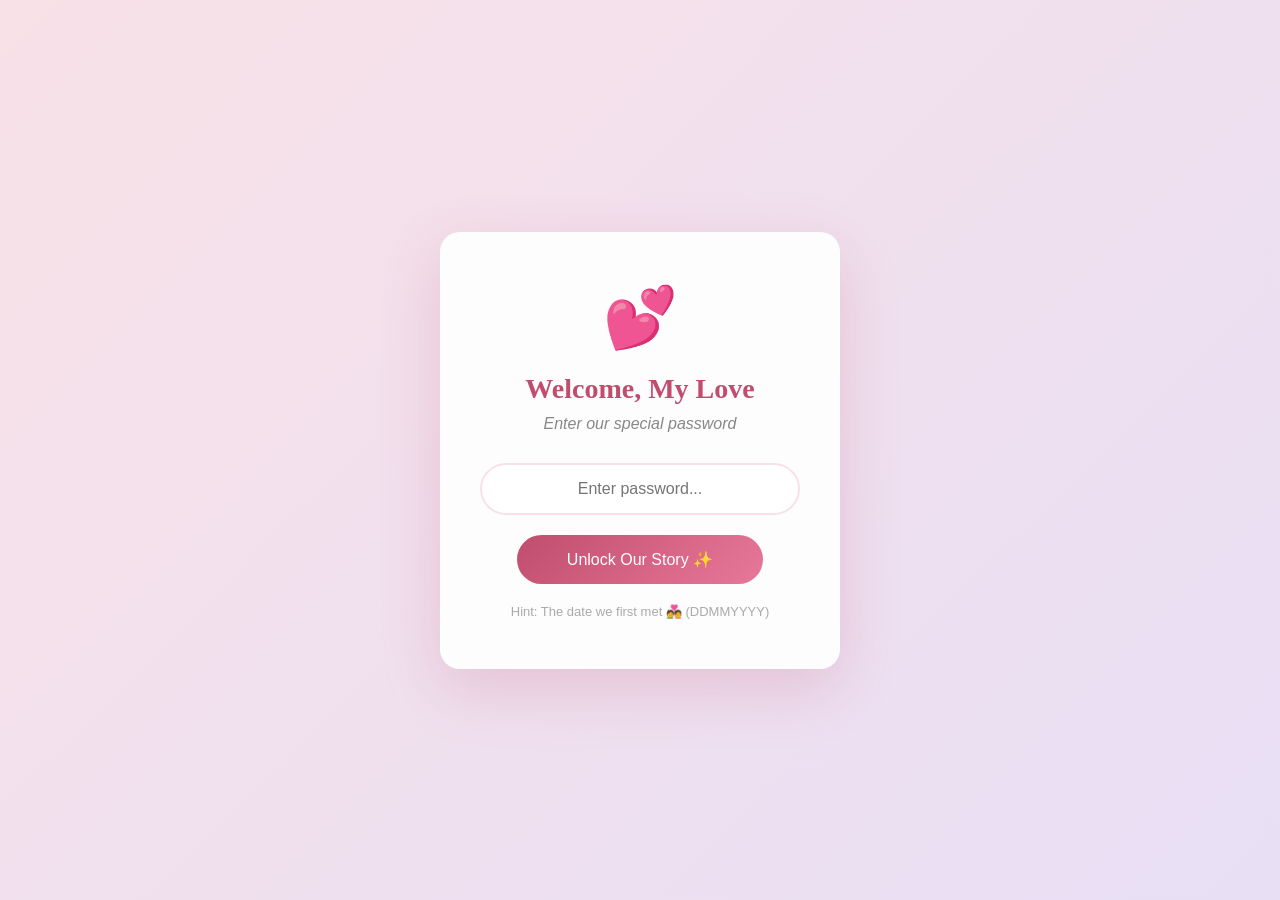
==== index.html @ af3eb720 "first commit" ====
<!DOCTYPE html>
<html lang="en">
<head>
    <meta charset="UTF-8">
    <meta name="viewport" content="width=device-width, initial-scale=1.0">
    <title>💕 A Special Place for Us</title>
    <!-- We'll keep the styling inline here for this simple, standalone password page -->
    <style>
        * {
            margin: 0;
            padding: 0;
            box-sizing: border-box;
        }
        
        body {
            min-height: 100vh;
            background: linear-gradient(135deg, #F8E1E7 0%, #E8DFF5 100%);
            display: flex;
            justify-content: center;
            align-items: center;
            font-family: 'Lato', sans-serif; /* Fallback, but linking Google Fonts is better */
            overflow: hidden; /* Prevent scroll on password page */
        }
        
        /* Basic font linking for a better look */
        @import url('https://fonts.googleapis.com/css2?family=Playfair+Display:wght@400;600&family=Lato:wght@300;400;700&display=swap');
        
        h1, .subtitle, .hint, .error-message, .unlock-btn, .password-input {
            font-family: 'Lato', sans-serif; /* Default to Lato */
        }
        
        h1 {
            font-family: 'Playfair Display', serif; /* Override for heading */
        }

        .password-container {
            background: rgba(255, 255, 255, 0.95);
            padding: 50px 40px;
            border-radius: 20px;
            box-shadow: 0 20px 60px rgba(192, 77, 110, 0.2);
            text-align: center;
            max-width: 400px;
            width: 90%;
            animation: fadeIn 1s ease-out;
        }

        @keyframes fadeIn {
            from { opacity: 0; transform: translateY(-20px); }
            to { opacity: 1; transform: translateY(0); }
        }
        
        .heart-icon {
            font-size: 60px;
            margin-bottom: 20px;
            animation: heartbeat 1.5s infinite;
        }
        
        @keyframes heartbeat {
            0%, 100% { transform: scale(1); }
            50% { transform: scale(1.1); }
        }
        
        h1 {
            color: #C04D6E;
            margin-bottom: 10px;
            font-size: 28px;
        }
        
        .subtitle {
            color: #888;
            margin-bottom: 30px;
            font-style: italic;
        }
        
        .password-input {
            width: 100%;
            padding: 15px 20px;
            border: 2px solid #F8E1E7;
            border-radius: 50px;
            font-size: 16px;
            text-align: center;
            outline: none;
            transition: all 0.3s ease;
        }
        
        .password-input:focus {
            border-color: #C04D6E;
            box-shadow: 0 0 20px rgba(192, 77, 110, 0.2);
        }
        
        .unlock-btn {
            background: linear-gradient(135deg, #C04D6E 0%, #E8789A 100%);
            color: white;
            border: none;
            padding: 15px 50px;
            border-radius: 50px;
            font-size: 16px;
            margin-top: 20px;
            cursor: pointer;
            transition: all 0.3s ease;
        }
        
        .unlock-btn:hover {
            transform: translateY(-3px);
            box-shadow: 0 10px 30px rgba(192, 77, 110, 0.4);
        }
        
        .hint {
            margin-top: 20px;
            font-size: 13px;
            color: #aaa;
        }
        
        .error-message {
            color: #ff6b6b;
            margin-top: 15px;
            display: none;
        }

        /* Shake animation for incorrect password */
        @keyframes shake {
            0%, 100% { transform: translateX(0); }
            10%, 30%, 50%, 70%, 90% { transform: translateX(-10px); }
            20%, 40%, 60%, 80% { transform: translateX(10px); }
        }
    </style>
</head>
<body>
    <div class="password-container">
        <div class="heart-icon">💕</div>
        <h1>Welcome, My Love</h1>
        <p class="subtitle">Enter our special password</p>
        
        <input type="password" 
               class="password-input" 
               id="passwordInput" 
               placeholder="Enter password..."
               onkeypress="handleKeyPress(event)">
        
        <button class="unlock-btn" onclick="checkPassword()">
            Unlock Our Story ✨
        </button>
        
        <p class="hint">Hint: The date we first met 💑 (DDMMYYYY)</p>
        <p class="error-message" id="errorMsg">That's not it, try again! 💔</p>
    </div>

    <!-- Password handling script -->
    <script src="js/password.js"></script>
</body>
</html>
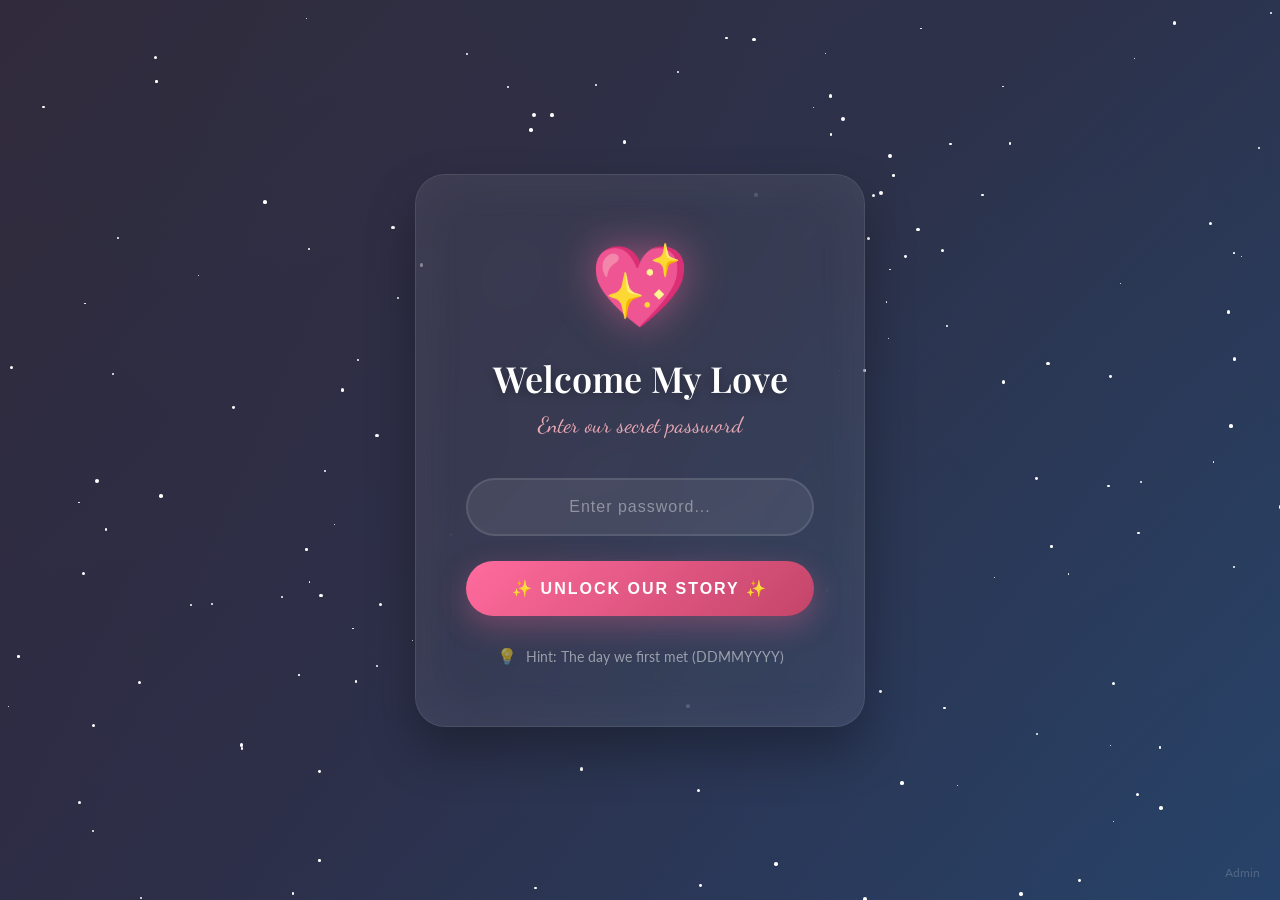
==== commit 75ba1b85: "first commit" ====
--- a/index.html
+++ b/index.html
@@ -3,149 +3,472 @@
 <head>
     <meta charset="UTF-8">
     <meta name="viewport" content="width=device-width, initial-scale=1.0">
-    <title>💕 A Special Place for Us</title>
-    <!-- We'll keep the styling inline here for this simple, standalone password page -->
+    <title>💕 A Special Place For Us</title>
+    <link href="https://fonts.googleapis.com/css2?family=Playfair+Display:wght@400;500;600;700&family=Cormorant+Garamond:wght@300;400;500;600&family=Dancing+Script:wght@400;500;600;700&family=Lato:wght@300;400;700&display=swap" rel="stylesheet">
     <style>
         * {
             margin: 0;
             padding: 0;
             box-sizing: border-box;
         }
-        
+
         body {
             min-height: 100vh;
-            background: linear-gradient(135deg, #F8E1E7 0%, #E8DFF5 100%);
+            font-family: 'Lato', sans-serif;
+            overflow: hidden;
+            background: linear-gradient(135deg, #1a1a2e 0%, #16213e 50%, #0f3460 100%);
+        }
+
+        /* Animated Background */
+        .bg-animation {
+            position: fixed;
+            top: 0;
+            left: 0;
+            width: 100%;
+            height: 100%;
+            z-index: 0;
+            overflow: hidden;
+        }
+
+        .bg-animation .stars {
+            position: absolute;
+            top: 0;
+            left: 0;
+            width: 100%;
+            height: 100%;
+            background: transparent;
+        }
+
+        .star {
+            position: absolute;
+            width: 3px;
+            height: 3px;
+            background: white;
+            border-radius: 50%;
+            animation: twinkle 3s infinite ease-in-out;
+        }
+
+        @keyframes twinkle {
+            0%, 100% { opacity: 0.3; transform: scale(1); }
+            50% { opacity: 1; transform: scale(1.2); }
+        }
+
+        .floating-hearts {
+            position: absolute;
+            width: 100%;
+            height: 100%;
+            overflow: hidden;
+        }
+
+        .heart {
+            position: absolute;
+            font-size: 20px;
+            animation: floatHeart 15s infinite linear;
+            opacity: 0;
+        }
+
+        @keyframes floatHeart {
+            0% {
+                transform: translateY(100vh) rotate(0deg) scale(0);
+                opacity: 0;
+            }
+            10% {
+                opacity: 0.8;
+                transform: translateY(90vh) rotate(45deg) scale(1);
+            }
+            90% {
+                opacity: 0.8;
+            }
+            100% {
+                transform: translateY(-10vh) rotate(360deg) scale(0.5);
+                opacity: 0;
+            }
+        }
+
+        /* Aurora Effect */
+        .aurora {
+            position: absolute;
+            top: 0;
+            left: 0;
+            width: 100%;
+            height: 100%;
+            background: linear-gradient(
+                45deg,
+                rgba(255, 107, 157, 0.1) 0%,
+                rgba(255, 154, 158, 0.1) 25%,
+                rgba(250, 208, 196, 0.1) 50%,
+                rgba(255, 154, 158, 0.1) 75%,
+                rgba(255, 107, 157, 0.1) 100%
+            );
+            background-size: 400% 400%;
+            animation: aurora 15s ease infinite;
+        }
+
+        @keyframes aurora {
+            0% { background-position: 0% 50%; }
+            50% { background-position: 100% 50%; }
+            100% { background-position: 0% 50%; }
+        }
+
+        /* Main Container */
+        .login-container {
+            position: relative;
+            z-index: 10;
+            min-height: 100vh;
             display: flex;
             justify-content: center;
             align-items: center;
-            font-family: 'Lato', sans-serif; /* Fallback, but linking Google Fonts is better */
-            overflow: hidden; /* Prevent scroll on password page */
-        }
-        
-        /* Basic font linking for a better look */
-        @import url('https://fonts.googleapis.com/css2?family=Playfair+Display:wght@400;600&family=Lato:wght@300;400;700&display=swap');
-        
-        h1, .subtitle, .hint, .error-message, .unlock-btn, .password-input {
-            font-family: 'Lato', sans-serif; /* Default to Lato */
-        }
-        
+            padding: 20px;
+        }
+
+        .login-card {
+            background: rgba(255, 255, 255, 0.05);
+            backdrop-filter: blur(20px);
+            border: 1px solid rgba(255, 255, 255, 0.1);
+            border-radius: 30px;
+            padding: 60px 50px;
+            max-width: 450px;
+            width: 100%;
+            text-align: center;
+            box-shadow: 
+                0 25px 50px rgba(0, 0, 0, 0.3),
+                inset 0 0 60px rgba(255, 255, 255, 0.05);
+            animation: cardAppear 1s ease-out;
+        }
+
+        @keyframes cardAppear {
+            from {
+                opacity: 0;
+                transform: translateY(30px) scale(0.95);
+            }
+            to {
+                opacity: 1;
+                transform: translateY(0) scale(1);
+            }
+        }
+
+        .love-icon {
+            font-size: 80px;
+            margin-bottom: 20px;
+            display: inline-block;
+            animation: heartPulse 2s infinite;
+            filter: drop-shadow(0 0 20px rgba(255, 107, 157, 0.5));
+        }
+
+        @keyframes heartPulse {
+            0%, 100% { transform: scale(1); }
+            25% { transform: scale(1.1); }
+            50% { transform: scale(1); }
+            75% { transform: scale(1.05); }
+        }
+
         h1 {
-            font-family: 'Playfair Display', serif; /* Override for heading */
-        }
-
-        .password-container {
-            background: rgba(255, 255, 255, 0.95);
-            padding: 50px 40px;
-            border-radius: 20px;
-            box-shadow: 0 20px 60px rgba(192, 77, 110, 0.2);
+            font-family: 'Playfair Display', serif;
+            font-size: 36px;
+            color: #fff;
+            margin-bottom: 10px;
+            font-weight: 600;
+            text-shadow: 0 2px 10px rgba(0, 0, 0, 0.3);
+        }
+
+        .tagline {
+            font-family: 'Dancing Script', cursive;
+            font-size: 22px;
+            color: rgba(255, 182, 193, 0.9);
+            margin-bottom: 40px;
+        }
+
+        .input-group {
+            position: relative;
+            margin-bottom: 25px;
+        }
+
+        .password-input {
+            width: 100%;
+            padding: 18px 25px;
+            font-size: 16px;
+            border: 2px solid rgba(255, 255, 255, 0.1);
+            border-radius: 50px;
+            background: rgba(255, 255, 255, 0.08);
+            color: #fff;
             text-align: center;
-            max-width: 400px;
-            width: 90%;
-            animation: fadeIn 1s ease-out;
-        }
-
-        @keyframes fadeIn {
-            from { opacity: 0; transform: translateY(-20px); }
-            to { opacity: 1; transform: translateY(0); }
-        }
-        
-        .heart-icon {
-            font-size: 60px;
-            margin-bottom: 20px;
-            animation: heartbeat 1.5s infinite;
-        }
-        
-        @keyframes heartbeat {
-            0%, 100% { transform: scale(1); }
-            50% { transform: scale(1.1); }
-        }
-        
-        h1 {
-            color: #C04D6E;
-            margin-bottom: 10px;
-            font-size: 28px;
-        }
-        
-        .subtitle {
-            color: #888;
-            margin-bottom: 30px;
-            font-style: italic;
-        }
-        
-        .password-input {
-            width: 100%;
-            padding: 15px 20px;
-            border: 2px solid #F8E1E7;
+            letter-spacing: 3px;
+            transition: all 0.4s ease;
+            outline: none;
+        }
+
+        .password-input::placeholder {
+            color: rgba(255, 255, 255, 0.4);
+            letter-spacing: 1px;
+        }
+
+        .password-input:focus {
+            border-color: rgba(255, 107, 157, 0.6);
+            background: rgba(255, 255, 255, 0.12);
+            box-shadow: 0 0 30px rgba(255, 107, 157, 0.2);
+        }
+
+        .unlock-btn {
+            width: 100%;
+            padding: 18px 40px;
+            font-size: 16px;
+            font-weight: 600;
+            text-transform: uppercase;
+            letter-spacing: 2px;
+            color: #fff;
+            background: linear-gradient(135deg, #ff6b9d 0%, #c44569 50%, #ff6b9d 100%);
+            background-size: 200% 200%;
+            border: none;
             border-radius: 50px;
-            font-size: 16px;
-            text-align: center;
-            outline: none;
-            transition: all 0.3s ease;
-        }
-        
-        .password-input:focus {
-            border-color: #C04D6E;
-            box-shadow: 0 0 20px rgba(192, 77, 110, 0.2);
-        }
-        
-        .unlock-btn {
-            background: linear-gradient(135deg, #C04D6E 0%, #E8789A 100%);
-            color: white;
-            border: none;
-            padding: 15px 50px;
-            border-radius: 50px;
-            font-size: 16px;
-            margin-top: 20px;
             cursor: pointer;
-            transition: all 0.3s ease;
-        }
-        
+            transition: all 0.4s ease;
+            box-shadow: 0 10px 30px rgba(255, 107, 157, 0.3);
+            position: relative;
+            overflow: hidden;
+        }
+
+        .unlock-btn::before {
+            content: '';
+            position: absolute;
+            top: 0;
+            left: -100%;
+            width: 100%;
+            height: 100%;
+            background: linear-gradient(90deg, transparent, rgba(255,255,255,0.2), transparent);
+            transition: left 0.5s;
+        }
+
         .unlock-btn:hover {
             transform: translateY(-3px);
-            box-shadow: 0 10px 30px rgba(192, 77, 110, 0.4);
-        }
-        
+            box-shadow: 0 15px 40px rgba(255, 107, 157, 0.4);
+            background-position: 100% 0;
+        }
+
+        .unlock-btn:hover::before {
+            left: 100%;
+        }
+
+        .unlock-btn:active {
+            transform: translateY(-1px);
+        }
+
         .hint {
+            margin-top: 30px;
+            font-size: 14px;
+            color: rgba(255, 255, 255, 0.5);
+        }
+
+        .hint-icon {
+            font-size: 16px;
+            margin-right: 5px;
+        }
+
+        .error-msg {
+            color: #ff6b6b;
             margin-top: 20px;
-            font-size: 13px;
-            color: #aaa;
-        }
-        
-        .error-message {
-            color: #ff6b6b;
-            margin-top: 15px;
+            font-size: 14px;
             display: none;
-        }
-
-        /* Shake animation for incorrect password */
+            animation: shake 0.5s ease;
+        }
+
         @keyframes shake {
             0%, 100% { transform: translateX(0); }
-            10%, 30%, 50%, 70%, 90% { transform: translateX(-10px); }
-            20%, 40%, 60%, 80% { transform: translateX(10px); }
+            20%, 60% { transform: translateX(-10px); }
+            40%, 80% { transform: translateX(10px); }
+        }
+
+        .admin-link {
+            position: fixed;
+            bottom: 20px;
+            right: 20px;
+            color: rgba(255, 255, 255, 0.2);
+            font-size: 12px;
+            text-decoration: none;
+            transition: color 0.3s;
+            z-index: 100;
+        }
+
+        .admin-link:hover {
+            color: rgba(255, 255, 255, 0.5);
+        }
+
+        /* Loading Animation */
+        .loading-overlay {
+            position: fixed;
+            top: 0;
+            left: 0;
+            width: 100%;
+            height: 100%;
+            background: linear-gradient(135deg, #1a1a2e 0%, #16213e 100%);
+            display: flex;
+            justify-content: center;
+            align-items: center;
+            z-index: 1000;
+            transition: opacity 0.5s ease;
+        }
+
+        .loading-overlay.hidden {
+            opacity: 0;
+            pointer-events: none;
+        }
+
+        .loader {
+            text-align: center;
+        }
+
+        .loader-heart {
+            font-size: 60px;
+            animation: heartPulse 1s infinite;
+        }
+
+        .loader-text {
+            color: rgba(255, 255, 255, 0.7);
+            margin-top: 20px;
+            font-family: 'Dancing Script', cursive;
+            font-size: 24px;
+        }
+
+        @media (max-width: 480px) {
+            .login-card {
+                padding: 40px 30px;
+            }
+
+            h1 {
+                font-size: 28px;
+            }
+
+            .tagline {
+                font-size: 18px;
+            }
+
+            .love-icon {
+                font-size: 60px;
+            }
         }
     </style>
 </head>
 <body>
-    <div class="password-container">
-        <div class="heart-icon">💕</div>
-        <h1>Welcome, My Love</h1>
-        <p class="subtitle">Enter our special password</p>
-        
-        <input type="password" 
-               class="password-input" 
-               id="passwordInput" 
-               placeholder="Enter password..."
-               onkeypress="handleKeyPress(event)">
-        
-        <button class="unlock-btn" onclick="checkPassword()">
-            Unlock Our Story ✨
-        </button>
-        
-        <p class="hint">Hint: The date we first met 💑 (DDMMYYYY)</p>
-        <p class="error-message" id="errorMsg">That's not it, try again! 💔</p>
+    <!-- Loading Screen -->
+    <div class="loading-overlay" id="loadingOverlay">
+        <div class="loader">
+            <div class="loader-heart">💕</div>
+            <div class="loader-text">Loading our love story...</div>
+        </div>
     </div>
 
-    <!-- Password handling script -->
-    <script src="js/password.js"></script>
+    <!-- Animated Background -->
+    <div class="bg-animation">
+        <div class="aurora"></div>
+        <div class="stars" id="stars"></div>
+        <div class="floating-hearts" id="floatingHearts"></div>
+    </div>
+
+    <!-- Login Container -->
+    <div class="login-container">
+        <div class="login-card">
+            <div class="love-icon">💖</div>
+            <h1>Welcome My Love</h1>
+            <p class="tagline">Enter our secret password</p>
+            
+            <div class="input-group">
+                <input 
+                    type="password" 
+                    class="password-input" 
+                    id="passwordInput"
+                    placeholder="Enter password..."
+                    autocomplete="off"
+                >
+            </div>
+            
+            <button class="unlock-btn" onclick="checkPassword()">
+                ✨ Unlock Our Story ✨
+            </button>
+            
+            <p class="hint">
+                <span class="hint-icon">💡</span>
+                Hint: The day we first met (DDMMYYYY)
+            </p>
+            
+            <p class="error-msg" id="errorMsg">
+                That's not quite right, my love! Try again 💔
+            </p>
+        </div>
+    </div>
+
+    <a href="admin.html" class="admin-link">Admin</a>
+
+    <script src="js/storage.js"></script>
+    <script>
+        // Generate stars
+        function createStars() {
+            const starsContainer = document.getElementById('stars');
+            for (let i = 0; i < 150; i++) {
+                const star = document.createElement('div');
+                star.className = 'star';
+                star.style.left = Math.random() * 100 + '%';
+                star.style.top = Math.random() * 100 + '%';
+                star.style.animationDelay = Math.random() * 3 + 's';
+                star.style.width = Math.random() * 3 + 1 + 'px';
+                star.style.height = star.style.width;
+                starsContainer.appendChild(star);
+            }
+        }
+
+        // Generate floating hearts
+        function createFloatingHearts() {
+            const heartsContainer = document.getElementById('floatingHearts');
+            const hearts = ['💕', '💖', '💗', '💝', '❤️', '💘', '💓', '💞'];
+            
+            for (let i = 0; i < 20; i++) {
+                const heart = document.createElement('div');
+                heart.className = 'heart';
+                heart.textContent = hearts[Math.floor(Math.random() * hearts.length)];
+                heart.style.left = Math.random() * 100 + '%';
+                heart.style.animationDelay = Math.random() * 15 + 's';
+                heart.style.animationDuration = (Math.random() * 10 + 10) + 's';
+                heart.style.fontSize = (Math.random() * 20 + 15) + 'px';
+                heartsContainer.appendChild(heart);
+            }
+        }
+
+        // Check password
+        async function checkPassword() {
+            const input = document.getElementById('passwordInput').value;
+            const errorMsg = document.getElementById('errorMsg');
+            
+            // Get stored config or use default
+            const config = await LoveStorage.getConfig();
+            const correctPassword = config?.password || '17042024';
+            
+            if (input === correctPassword) {
+                document.body.style.transition = 'opacity 0.8s ease';
+                document.body.style.opacity = '0';
+                setTimeout(() => {
+                    window.location.href = 'home.html';
+                }, 800);
+            } else {
+                errorMsg.style.display = 'block';
+                document.querySelector('.login-card').style.animation = 'shake 0.5s ease';
+                setTimeout(() => {
+                    document.querySelector('.login-card').style.animation = '';
+                }, 500);
+            }
+        }
+
+        // Enter key support
+        document.getElementById('passwordInput').addEventListener('keypress', (e) => {
+            if (e.key === 'Enter') checkPassword();
+        });
+
+        // Initialize
+        document.addEventListener('DOMContentLoaded', () => {
+            createStars();
+            createFloatingHearts();
+            
+            setTimeout(() => {
+                document.getElementById('loadingOverlay').classList.add('hidden');
+            }, 1500);
+        });
+    </script>
 </body>
 </html>
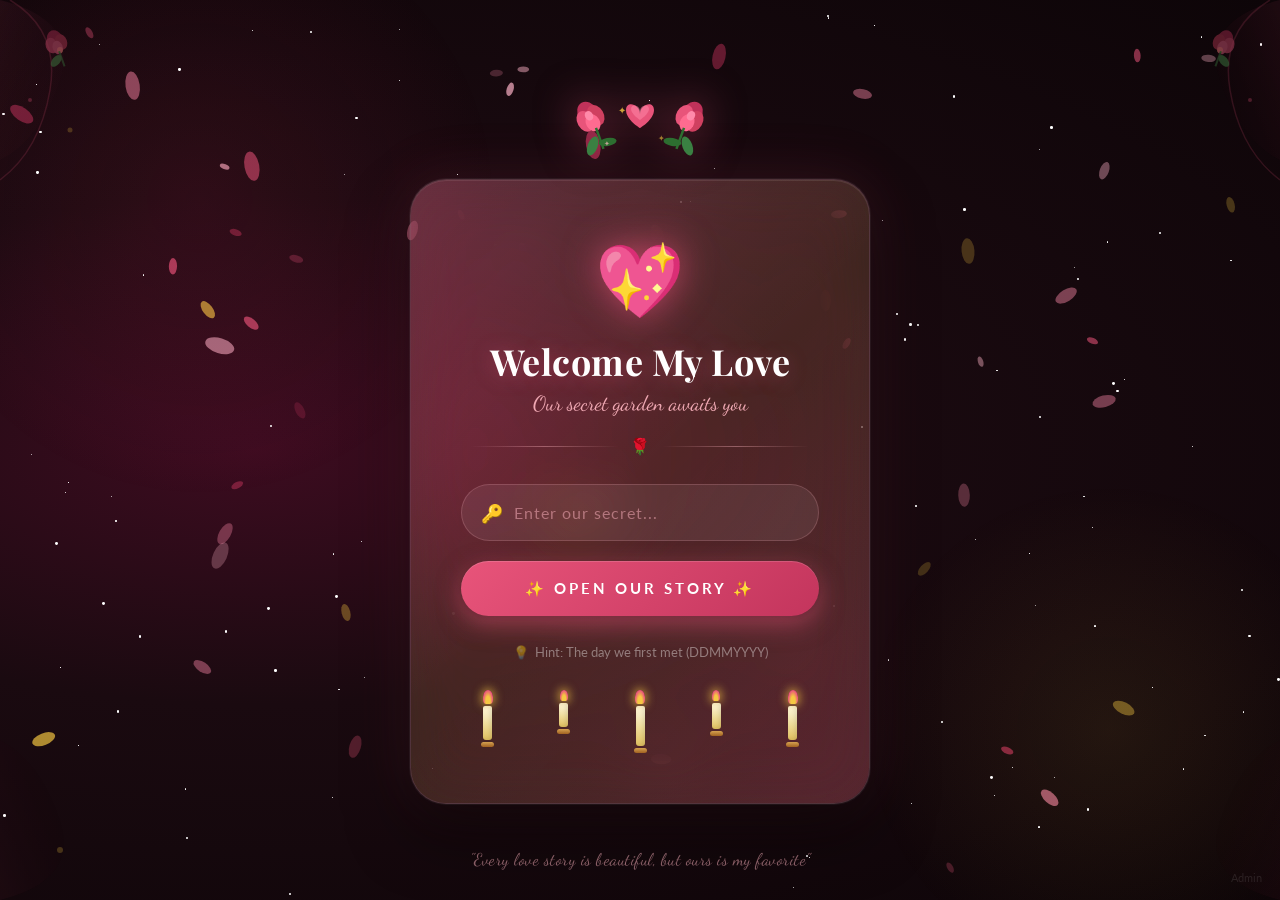
==== commit fc487465: "first commit" ====
--- a/index.html
+++ b/index.html
@@ -4,269 +4,332 @@
     <meta charset="UTF-8">
     <meta name="viewport" content="width=device-width, initial-scale=1.0">
     <title>💕 A Special Place For Us</title>
-    <link href="https://fonts.googleapis.com/css2?family=Playfair+Display:wght@400;500;600;700&family=Cormorant+Garamond:wght@300;400;500;600&family=Dancing+Script:wght@400;500;600;700&family=Lato:wght@300;400;700&display=swap" rel="stylesheet">
+    <meta name="description" content="A secret love sanctuary crafted just for you and me.">
+    <link href="https://fonts.googleapis.com/css2?family=Playfair+Display:ital,wght@0,400;0,600;0,700;1,400&family=Cormorant+Garamond:wght@300;400;500;600&family=Dancing+Script:wght@400;500;600;700&family=Lato:wght@300;400;700&display=swap" rel="stylesheet">
     <style>
-        * {
-            margin: 0;
-            padding: 0;
-            box-sizing: border-box;
+        *, *::before, *::after { margin: 0; padding: 0; box-sizing: border-box; }
+
+        :root {
+            --rose: #e8547a;
+            --deep-rose: #c0325a;
+            --blush: #ffd6e0;
+            --gold: #f5c842;
+            --soft-gold: #f0d080;
+            --cream: #fff8f3;
+            --dark: #1a0a10;
+            --wine: #5c0a24;
+            --glow: rgba(232, 84, 122, 0.6);
         }
 
         body {
             min-height: 100vh;
             font-family: 'Lato', sans-serif;
             overflow: hidden;
-            background: linear-gradient(135deg, #1a1a2e 0%, #16213e 50%, #0f3460 100%);
-        }
-
-        /* Animated Background */
-        .bg-animation {
-            position: fixed;
-            top: 0;
-            left: 0;
-            width: 100%;
-            height: 100%;
+            background: radial-gradient(ellipse at 20% 50%, #3d0c20 0%, #1a0a10 40%, #0d0508 100%);
+            cursor: default;
+        }
+
+        /* === CANVAS LAYER === */
+        #petalCanvas {
+            position: fixed; inset: 0;
+            width: 100%; height: 100%;
             z-index: 0;
+            pointer-events: none;
+        }
+
+        /* === ATMOSPHERIC GLOW LAYERS === */
+        .atmo-layer {
+            position: fixed; inset: 0; z-index: 1; pointer-events: none;
+        }
+        .atmo-layer::before {
+            content: '';
+            position: absolute;
+            width: 600px; height: 600px;
+            top: -100px; left: -100px;
+            background: radial-gradient(circle, rgba(200,40,80,0.12) 0%, transparent 70%);
+            animation: driftGlow 12s ease-in-out infinite alternate;
+        }
+        .atmo-layer::after {
+            content: '';
+            position: absolute;
+            width: 500px; height: 500px;
+            bottom: -80px; right: -80px;
+            background: radial-gradient(circle, rgba(245,200,66,0.08) 0%, transparent 70%);
+            animation: driftGlow 15s ease-in-out infinite alternate-reverse;
+        }
+        @keyframes driftGlow {
+            0% { transform: translate(0, 0) scale(1); }
+            100% { transform: translate(60px, 40px) scale(1.2); }
+        }
+
+        /* === SVG DECORATIVE ELEMENTS === */
+        .deco-top-left, .deco-top-right {
+            position: fixed; top: 0; z-index: 2; pointer-events: none;
+            opacity: 0.55;
+        }
+        .deco-top-left { left: 0; }
+        .deco-top-right { right: 0; transform: scaleX(-1); }
+
+        .deco-bottom-left, .deco-bottom-right {
+            position: fixed; bottom: 0; z-index: 2; pointer-events: none;
+            opacity: 0.45;
+        }
+        .deco-bottom-left { left: 0; transform: scaleY(-1); }
+        .deco-bottom-right { right: 0; transform: scale(-1); }
+
+        /* === STARS === */
+        .stars-layer {
+            position: fixed; inset: 0; z-index: 1; pointer-events: none;
             overflow: hidden;
         }
-
-        .bg-animation .stars {
-            position: absolute;
-            top: 0;
-            left: 0;
-            width: 100%;
-            height: 100%;
-            background: transparent;
-        }
-
         .star {
             position: absolute;
-            width: 3px;
-            height: 3px;
-            background: white;
+            background: #fff;
             border-radius: 50%;
-            animation: twinkle 3s infinite ease-in-out;
-        }
-
+            animation: twinkle var(--dur) ease-in-out infinite;
+        }
         @keyframes twinkle {
-            0%, 100% { opacity: 0.3; transform: scale(1); }
-            50% { opacity: 1; transform: scale(1.2); }
-        }
-
-        .floating-hearts {
-            position: absolute;
-            width: 100%;
-            height: 100%;
-            overflow: hidden;
-        }
-
-        .heart {
-            position: absolute;
-            font-size: 20px;
-            animation: floatHeart 15s infinite linear;
-            opacity: 0;
-        }
-
-        @keyframes floatHeart {
-            0% {
-                transform: translateY(100vh) rotate(0deg) scale(0);
-                opacity: 0;
-            }
-            10% {
-                opacity: 0.8;
-                transform: translateY(90vh) rotate(45deg) scale(1);
-            }
-            90% {
-                opacity: 0.8;
-            }
-            100% {
-                transform: translateY(-10vh) rotate(360deg) scale(0.5);
-                opacity: 0;
-            }
-        }
-
-        /* Aurora Effect */
-        .aurora {
-            position: absolute;
-            top: 0;
-            left: 0;
-            width: 100%;
-            height: 100%;
-            background: linear-gradient(
-                45deg,
-                rgba(255, 107, 157, 0.1) 0%,
-                rgba(255, 154, 158, 0.1) 25%,
-                rgba(250, 208, 196, 0.1) 50%,
-                rgba(255, 154, 158, 0.1) 75%,
-                rgba(255, 107, 157, 0.1) 100%
-            );
-            background-size: 400% 400%;
-            animation: aurora 15s ease infinite;
-        }
-
-        @keyframes aurora {
-            0% { background-position: 0% 50%; }
-            50% { background-position: 100% 50%; }
-            100% { background-position: 0% 50%; }
-        }
-
-        /* Main Container */
-        .login-container {
+            0%, 100% { opacity: 0.15; transform: scale(0.8); }
+            50% { opacity: 0.9; transform: scale(1.3); }
+        }
+
+        /* === MAIN LOGIN CONTAINER === */
+        .login-wrapper {
             position: relative;
             z-index: 10;
             min-height: 100vh;
             display: flex;
+            flex-direction: column;
             justify-content: center;
             align-items: center;
             padding: 20px;
         }
 
+        /* === ROSE SVG ABOVE CARD === */
+        .hero-rose {
+            margin-bottom: -20px;
+            position: relative;
+            z-index: 11;
+            animation: roseSway 6s ease-in-out infinite;
+            filter: drop-shadow(0 0 20px rgba(232,84,122,0.5));
+        }
+        @keyframes roseSway {
+            0%, 100% { transform: rotate(-3deg) translateY(0); }
+            50% { transform: rotate(3deg) translateY(-8px); }
+        }
+
+        /* === GLASSMORPHISM CARD === */
         .login-card {
-            background: rgba(255, 255, 255, 0.05);
-            backdrop-filter: blur(20px);
-            border: 1px solid rgba(255, 255, 255, 0.1);
-            border-radius: 30px;
-            padding: 60px 50px;
-            max-width: 450px;
+            background: linear-gradient(
+                135deg,
+                rgba(255, 255, 255, 0.07) 0%,
+                rgba(255, 220, 230, 0.06) 50%,
+                rgba(255, 255, 255, 0.04) 100%
+            );
+            backdrop-filter: blur(30px) saturate(180%);
+            -webkit-backdrop-filter: blur(30px) saturate(180%);
+            border: 1px solid rgba(255, 182, 193, 0.2);
+            border-radius: 36px;
+            padding: 55px 50px 50px;
+            max-width: 460px;
             width: 100%;
             text-align: center;
-            box-shadow: 
-                0 25px 50px rgba(0, 0, 0, 0.3),
-                inset 0 0 60px rgba(255, 255, 255, 0.05);
-            animation: cardAppear 1s ease-out;
-        }
-
-        @keyframes cardAppear {
-            from {
-                opacity: 0;
-                transform: translateY(30px) scale(0.95);
-            }
-            to {
-                opacity: 1;
-                transform: translateY(0) scale(1);
-            }
-        }
-
+            box-shadow:
+                0 0 0 1px rgba(255,255,255,0.05),
+                0 30px 60px rgba(0,0,0,0.5),
+                0 0 60px rgba(232, 84, 122, 0.15),
+                inset 0 1px 0 rgba(255,255,255,0.1);
+            position: relative;
+            animation: cardFloat 1.2s cubic-bezier(0.34, 1.56, 0.64, 1) both;
+            overflow: hidden;
+        }
+
+        .login-card::before {
+            content: '';
+            position: absolute;
+            inset: 0;
+            background: linear-gradient(
+                135deg,
+                rgba(255,182,193,0.05) 0%,
+                transparent 50%,
+                rgba(245,200,66,0.03) 100%
+            );
+            border-radius: inherit;
+            pointer-events: none;
+        }
+
+        /* Glowing border pulse */
+        .login-card::after {
+            content: '';
+            position: absolute;
+            inset: -2px;
+            border-radius: 38px;
+            background: linear-gradient(135deg, rgba(232,84,122,0.25), rgba(245,200,66,0.1), rgba(232,84,122,0.25));
+            z-index: -1;
+            animation: borderGlow 4s ease-in-out infinite;
+        }
+        @keyframes borderGlow {
+            0%, 100% { opacity: 0.5; }
+            50% { opacity: 1; }
+        }
+
+        @keyframes cardFloat {
+            from { opacity: 0; transform: translateY(50px) scale(0.9); }
+            to { opacity: 1; transform: translateY(0) scale(1); }
+        }
+
+        /* === PULSING HEART ICON === */
         .love-icon {
-            font-size: 80px;
-            margin-bottom: 20px;
+            font-size: 72px;
+            margin-bottom: 16px;
             display: inline-block;
-            animation: heartPulse 2s infinite;
-            filter: drop-shadow(0 0 20px rgba(255, 107, 157, 0.5));
-        }
-
+            animation: heartPulse 2s ease-in-out infinite;
+            filter: drop-shadow(0 0 18px rgba(232,84,122,0.7));
+        }
         @keyframes heartPulse {
-            0%, 100% { transform: scale(1); }
-            25% { transform: scale(1.1); }
-            50% { transform: scale(1); }
-            75% { transform: scale(1.05); }
-        }
-
+            0%, 100% { transform: scale(1); filter: drop-shadow(0 0 18px rgba(232,84,122,0.7)); }
+            30% { transform: scale(1.18); filter: drop-shadow(0 0 30px rgba(232,84,122,1)); }
+            50% { transform: scale(1.05); }
+            70% { transform: scale(1.15); }
+        }
+
+        /* === TYPOGRAPHY === */
         h1 {
             font-family: 'Playfair Display', serif;
             font-size: 36px;
             color: #fff;
-            margin-bottom: 10px;
-            font-weight: 600;
-            text-shadow: 0 2px 10px rgba(0, 0, 0, 0.3);
+            font-weight: 700;
+            letter-spacing: 0.5px;
+            text-shadow: 0 2px 20px rgba(232,84,122,0.4);
+            line-height: 1.2;
+            margin-bottom: 8px;
         }
 
         .tagline {
             font-family: 'Dancing Script', cursive;
-            font-size: 22px;
+            font-size: 21px;
             color: rgba(255, 182, 193, 0.9);
-            margin-bottom: 40px;
-        }
-
+            margin-bottom: 10px;
+        }
+
+        /* === ROMANTIC DIVIDER === */
+        .divider {
+            display: flex;
+            align-items: center;
+            gap: 12px;
+            margin: 20px 0 28px;
+            padding: 0 10px;
+        }
+        .divider-line {
+            flex: 1;
+            height: 1px;
+            background: linear-gradient(to right, transparent, rgba(255,182,193,0.4), transparent);
+        }
+        .divider-heart {
+            font-size: 16px;
+            animation: heartPulse 2s ease-in-out infinite;
+        }
+
+        /* === INPUT === */
         .input-group {
             position: relative;
-            margin-bottom: 25px;
-        }
-
+            margin-bottom: 20px;
+        }
+        .input-icon {
+            position: absolute;
+            left: 20px;
+            top: 50%;
+            transform: translateY(-50%);
+            font-size: 18px;
+            pointer-events: none;
+            z-index: 2;
+        }
         .password-input {
             width: 100%;
-            padding: 18px 25px;
+            padding: 18px 25px 18px 52px;
             font-size: 16px;
-            border: 2px solid rgba(255, 255, 255, 0.1);
+            font-family: 'Lato', sans-serif;
+            border: 1.5px solid rgba(255, 182, 193, 0.2);
             border-radius: 50px;
-            background: rgba(255, 255, 255, 0.08);
+            background: rgba(255, 255, 255, 0.07);
             color: #fff;
-            text-align: center;
-            letter-spacing: 3px;
+            letter-spacing: 4px;
             transition: all 0.4s ease;
             outline: none;
         }
-
         .password-input::placeholder {
-            color: rgba(255, 255, 255, 0.4);
+            color: rgba(255, 182, 193, 0.5);
             letter-spacing: 1px;
         }
-
         .password-input:focus {
-            border-color: rgba(255, 107, 157, 0.6);
-            background: rgba(255, 255, 255, 0.12);
-            box-shadow: 0 0 30px rgba(255, 107, 157, 0.2);
-        }
-
+            border-color: rgba(232, 84, 122, 0.7);
+            background: rgba(232, 84, 122, 0.08);
+            box-shadow: 0 0 0 4px rgba(232,84,122,0.12), 0 0 30px rgba(232,84,122,0.15);
+        }
+
+        /* === SHIMMER BUTTON === */
         .unlock-btn {
             width: 100%;
             padding: 18px 40px;
-            font-size: 16px;
-            font-weight: 600;
+            font-size: 15px;
+            font-weight: 700;
+            font-family: 'Lato', sans-serif;
             text-transform: uppercase;
-            letter-spacing: 2px;
+            letter-spacing: 3px;
             color: #fff;
-            background: linear-gradient(135deg, #ff6b9d 0%, #c44569 50%, #ff6b9d 100%);
-            background-size: 200% 200%;
+            background: linear-gradient(135deg, #e8547a 0%, #c0325a 40%, #e8547a 80%, #f06090 100%);
+            background-size: 300% 100%;
             border: none;
             border-radius: 50px;
             cursor: pointer;
             transition: all 0.4s ease;
-            box-shadow: 0 10px 30px rgba(255, 107, 157, 0.3);
+            box-shadow:
+                0 8px 25px rgba(232, 84, 122, 0.5),
+                0 2px 4px rgba(0,0,0,0.3),
+                inset 0 1px 0 rgba(255,255,255,0.15);
             position: relative;
             overflow: hidden;
         }
-
-        .unlock-btn::before {
+        .unlock-btn::after {
             content: '';
             position: absolute;
             top: 0;
             left: -100%;
-            width: 100%;
+            width: 60%;
             height: 100%;
-            background: linear-gradient(90deg, transparent, rgba(255,255,255,0.2), transparent);
-            transition: left 0.5s;
-        }
-
+            background: linear-gradient(90deg, transparent, rgba(255,255,255,0.25), transparent);
+            transform: skewX(-20deg);
+            animation: shimmer 3s ease-in-out infinite;
+        }
+        @keyframes shimmer {
+            0% { left: -100%; }
+            60%, 100% { left: 150%; }
+        }
         .unlock-btn:hover {
+            background-position: 100% 0;
             transform: translateY(-3px);
-            box-shadow: 0 15px 40px rgba(255, 107, 157, 0.4);
-            background-position: 100% 0;
-        }
-
-        .unlock-btn:hover::before {
-            left: 100%;
-        }
-
-        .unlock-btn:active {
-            transform: translateY(-1px);
-        }
-
+            box-shadow: 0 16px 40px rgba(232,84,122,0.6), inset 0 1px 0 rgba(255,255,255,0.2);
+        }
+        .unlock-btn:active { transform: translateY(-1px); }
+
+        /* === HINT === */
         .hint {
-            margin-top: 30px;
+            margin-top: 28px;
+            font-size: 13px;
+            color: rgba(255, 255, 255, 0.4);
+            display: flex;
+            align-items: center;
+            justify-content: center;
+            gap: 6px;
+        }
+
+        /* === ERROR === */
+        .error-msg {
+            color: #ff8a8a;
+            margin-top: 18px;
             font-size: 14px;
-            color: rgba(255, 255, 255, 0.5);
-        }
-
-        .hint-icon {
-            font-size: 16px;
-            margin-right: 5px;
-        }
-
-        .error-msg {
-            color: #ff6b6b;
-            margin-top: 20px;
-            font-size: 14px;
+            font-family: 'Dancing Script', cursive;
+            font-size: 17px;
             display: none;
             animation: shake 0.5s ease;
         }
@@ -277,181 +340,453 @@
             40%, 80% { transform: translateX(10px); }
         }
 
+        /* === CANDLE DECORATIONS === */
+        .candles {
+            display: flex;
+            justify-content: space-between;
+            margin-top: 30px;
+            padding: 0 20px;
+            pointer-events: none;
+        }
+        .candle {
+            display: flex;
+            flex-direction: column;
+            align-items: center;
+            gap: 2px;
+        }
+        .candle-flame {
+            width: 10px; height: 14px;
+            background: radial-gradient(ellipse at 50% 80%, #f5c842 30%, #e8547a 70%, transparent 100%);
+            border-radius: 50% 50% 30% 30%;
+            animation: flicker 1.5s ease-in-out infinite alternate;
+            filter: blur(0.5px);
+            box-shadow: 0 0 8px 2px rgba(245,200,66,0.6);
+        }
+        @keyframes flicker {
+            0% { transform: scaleX(1) scaleY(1) rotate(-1deg); opacity: 0.9; }
+            50% { transform: scaleX(0.85) scaleY(1.1) rotate(1deg); opacity: 1; }
+            100% { transform: scaleX(1.1) scaleY(0.95) rotate(-2deg); opacity: 0.8; }
+        }
+        .candle-body {
+            width: 9px; height: 34px;
+            background: linear-gradient(180deg, #fff9e6 0%, #f0dfa0 50%, #e0c060 100%);
+            border-radius: 2px 2px 3px 3px;
+            box-shadow: inset -2px 0 4px rgba(0,0,0,0.1);
+        }
+        .candle-base {
+            width: 13px; height: 5px;
+            background: linear-gradient(180deg, #d4a050 0%, #a06020 100%);
+            border-radius: 3px;
+        }
+
+        /* === QUOTE AT BOTTOM === */
+        .love-quote {
+            position: fixed;
+            bottom: 30px;
+            left: 50%;
+            transform: translateX(-50%);
+            text-align: center;
+            z-index: 10;
+            pointer-events: none;
+        }
+        .love-quote p {
+            font-family: 'Dancing Script', cursive;
+            font-size: 17px;
+            color: rgba(255, 182, 193, 0.5);
+            letter-spacing: 0.5px;
+        }
+
+        /* === ADMIN LINK === */
         .admin-link {
             position: fixed;
-            bottom: 20px;
-            right: 20px;
-            color: rgba(255, 255, 255, 0.2);
-            font-size: 12px;
+            bottom: 16px;
+            right: 18px;
+            color: rgba(255, 255, 255, 0.1);
+            font-size: 11px;
             text-decoration: none;
             transition: color 0.3s;
             z-index: 100;
         }
-
-        .admin-link:hover {
-            color: rgba(255, 255, 255, 0.5);
-        }
-
-        /* Loading Animation */
+        .admin-link:hover { color: rgba(255, 255, 255, 0.35); }
+
+        /* === LOADING SCREEN === */
         .loading-overlay {
-            position: fixed;
-            top: 0;
-            left: 0;
-            width: 100%;
-            height: 100%;
-            background: linear-gradient(135deg, #1a1a2e 0%, #16213e 100%);
-            display: flex;
-            justify-content: center;
-            align-items: center;
+            position: fixed; inset: 0;
+            background: radial-gradient(ellipse at center, #3d0c20 0%, #1a0a10 60%, #0d0508 100%);
+            display: flex; justify-content: center; align-items: center;
             z-index: 1000;
-            transition: opacity 0.5s ease;
-        }
-
+            transition: opacity 0.8s ease, transform 0.8s ease;
+        }
         .loading-overlay.hidden {
             opacity: 0;
             pointer-events: none;
-        }
-
-        .loader {
-            text-align: center;
-        }
-
+            transform: scale(1.05);
+        }
+        .loader { text-align: center; }
         .loader-heart {
             font-size: 60px;
-            animation: heartPulse 1s infinite;
-        }
-
+            animation: heartPulse 1s ease-in-out infinite;
+            filter: drop-shadow(0 0 20px rgba(232,84,122,0.8));
+        }
         .loader-text {
-            color: rgba(255, 255, 255, 0.7);
+            color: rgba(255, 182, 193, 0.7);
             margin-top: 20px;
             font-family: 'Dancing Script', cursive;
             font-size: 24px;
         }
+        .loader-dots { display: inline-flex; gap: 6px; margin-top: 18px; }
+        .loader-dots span {
+            width: 8px; height: 8px; border-radius: 50%;
+            background: var(--rose);
+            animation: dotBounce 1.2s ease-in-out infinite;
+        }
+        .loader-dots span:nth-child(2) { animation-delay: 0.2s; }
+        .loader-dots span:nth-child(3) { animation-delay: 0.4s; }
+        @keyframes dotBounce {
+            0%, 100% { transform: translateY(0); opacity: 0.4; }
+            50% { transform: translateY(-10px); opacity: 1; }
+        }
 
         @media (max-width: 480px) {
-            .login-card {
-                padding: 40px 30px;
-            }
-
-            h1 {
-                font-size: 28px;
-            }
-
-            .tagline {
-                font-size: 18px;
-            }
-
-            .love-icon {
-                font-size: 60px;
-            }
+            .login-card { padding: 45px 28px 40px; border-radius: 28px; }
+            h1 { font-size: 28px; }
+            .love-icon { font-size: 58px; }
+            .deco-top-left svg, .deco-top-right svg { width: 130px; height: auto; }
         }
     </style>
 </head>
 <body>
+
     <!-- Loading Screen -->
     <div class="loading-overlay" id="loadingOverlay">
         <div class="loader">
             <div class="loader-heart">💕</div>
             <div class="loader-text">Loading our love story...</div>
+            <div class="loader-dots"><span></span><span></span><span></span></div>
         </div>
     </div>
 
-    <!-- Animated Background -->
-    <div class="bg-animation">
-        <div class="aurora"></div>
-        <div class="stars" id="stars"></div>
-        <div class="floating-hearts" id="floatingHearts"></div>
+    <!-- Rose Petal Canvas -->
+    <canvas id="petalCanvas"></canvas>
+
+    <!-- Atmospheric Glow -->
+    <div class="atmo-layer"></div>
+
+    <!-- Stars Layer -->
+    <div class="stars-layer" id="starsLayer"></div>
+
+    <!-- Decorative SVG Corners -->
+    <div class="deco-top-left">
+        <svg width="200" height="200" viewBox="0 0 200 200" fill="none" xmlns="http://www.w3.org/2000/svg">
+            <path d="M0,0 Q80,20 60,80 Q40,140 0,160 Z" fill="url(#g1)" opacity="0.5"/>
+            <path d="M10,0 Q60,30 50,90 T0,180" stroke="rgba(232,84,122,0.3)" stroke-width="1.5" fill="none"/>
+            <circle cx="60" cy="50" r="3" fill="rgba(245,200,66,0.5)"/>
+            <circle cx="30" cy="100" r="2" fill="rgba(232,84,122,0.5)"/>
+            <circle cx="70" cy="130" r="2.5" fill="rgba(245,200,66,0.4)"/>
+            <!-- Tiny rose -->
+            <g transform="translate(55,40) rotate(-20)" opacity="0.7">
+                <ellipse cx="0" cy="0" rx="8" ry="10" fill="#c0325a"/>
+                <ellipse cx="-5" cy="4" rx="6" ry="8" fill="#e8547a"/>
+                <ellipse cx="5" cy="4" rx="6" ry="8" fill="#d04060"/>
+                <ellipse cx="0" cy="8" rx="5" ry="7" fill="#ff6b90"/>
+                <line x1="0" y1="12" x2="0" y2="28" stroke="#3a7a40" stroke-width="2"/>
+                <ellipse cx="-6" cy="20" rx="7" ry="4" fill="#4a9a50" transform="rotate(-30,-6,20)"/>
+            </g>
+            <defs>
+                <linearGradient id="g1" x1="0" y1="0" x2="1" y2="1">
+                    <stop offset="0%" stop-color="#e8547a" stop-opacity="0.3"/>
+                    <stop offset="100%" stop-color="#3d0c20" stop-opacity="0"/>
+                </linearGradient>
+            </defs>
+        </svg>
     </div>
-
-    <!-- Login Container -->
-    <div class="login-container">
+    <div class="deco-top-right">
+        <svg width="200" height="200" viewBox="0 0 200 200" fill="none" xmlns="http://www.w3.org/2000/svg">
+            <path d="M0,0 Q80,20 60,80 Q40,140 0,160 Z" fill="url(#g2)" opacity="0.5"/>
+            <path d="M10,0 Q60,30 50,90 T0,180" stroke="rgba(232,84,122,0.3)" stroke-width="1.5" fill="none"/>
+            <circle cx="60" cy="50" r="3" fill="rgba(245,200,66,0.5)"/>
+            <circle cx="30" cy="100" r="2" fill="rgba(232,84,122,0.5)"/>
+            <g transform="translate(55,40) rotate(-20)" opacity="0.7">
+                <ellipse cx="0" cy="0" rx="8" ry="10" fill="#c0325a"/>
+                <ellipse cx="-5" cy="4" rx="6" ry="8" fill="#e8547a"/>
+                <ellipse cx="5" cy="4" rx="6" ry="8" fill="#d04060"/>
+                <ellipse cx="0" cy="8" rx="5" ry="7" fill="#ff6b90"/>
+                <line x1="0" y1="12" x2="0" y2="28" stroke="#3a7a40" stroke-width="2"/>
+                <ellipse cx="-6" cy="20" rx="7" ry="4" fill="#4a9a50" transform="rotate(-30,-6,20)"/>
+            </g>
+            <defs>
+                <linearGradient id="g2" x1="0" y1="0" x2="1" y2="1">
+                    <stop offset="0%" stop-color="#e8547a" stop-opacity="0.3"/>
+                    <stop offset="100%" stop-color="#3d0c20" stop-opacity="0"/>
+                </linearGradient>
+            </defs>
+        </svg>
+    </div>
+    <div class="deco-bottom-left">
+        <svg width="200" height="200" viewBox="0 0 200 200" fill="none" xmlns="http://www.w3.org/2000/svg">
+            <path d="M0,0 Q80,20 60,80 Q40,140 0,160 Z" fill="url(#g3)" opacity="0.4"/>
+            <circle cx="60" cy="50" r="3" fill="rgba(245,200,66,0.5)"/>
+            <defs>
+                <linearGradient id="g3" x1="0" y1="0" x2="1" y2="1">
+                    <stop offset="0%" stop-color="#e8547a" stop-opacity="0.25"/>
+                    <stop offset="100%" stop-color="transparent" stop-opacity="0"/>
+                </linearGradient>
+            </defs>
+        </svg>
+    </div>
+    <div class="deco-bottom-right">
+        <svg width="200" height="200" viewBox="0 0 200 200" fill="none" xmlns="http://www.w3.org/2000/svg">
+            <path d="M0,0 Q80,20 60,80 Q40,140 0,160 Z" fill="url(#g4)" opacity="0.4"/>
+            <defs>
+                <linearGradient id="g4" x1="0" y1="0" x2="1" y2="1">
+                    <stop offset="0%" stop-color="#e8547a" stop-opacity="0.25"/>
+                    <stop offset="100%" stop-color="transparent" stop-opacity="0"/>
+                </linearGradient>
+            </defs>
+        </svg>
+    </div>
+
+    <!-- Main Login -->
+    <div class="login-wrapper">
+        <!-- Decorative rose above card -->
+        <div class="hero-rose">
+            <svg width="140" height="100" viewBox="0 0 140 100" fill="none" xmlns="http://www.w3.org/2000/svg">
+                <!-- Left rose -->
+                <g transform="translate(18, 18) rotate(-30)">
+                    <ellipse cx="0" cy="0" rx="10" ry="13" fill="#c0325a"/>
+                    <ellipse cx="-6" cy="5" rx="8" ry="11" fill="#e8547a"/>
+                    <ellipse cx="6" cy="5" rx="8" ry="11" fill="#d04060"/>
+                    <ellipse cx="0" cy="10" rx="7" ry="9" fill="#ff6b90"/>
+                    <ellipse cx="0" cy="2" rx="4" ry="5" fill="#ff8aaa"/>
+                    <line x1="0" y1="16" x2="-4" y2="38" stroke="#2d6e30" stroke-width="2.5"/>
+                    <ellipse cx="-12" cy="30" rx="10" ry="5" fill="#3a8042" transform="rotate(-40,-12,30)"/>
+                    <ellipse cx="3" cy="34" rx="9" ry="4" fill="#2d6e30" transform="rotate(20,3,34)"/>
+                </g>
+                <!-- Center heart -->
+                <g transform="translate(70, 10)">
+                    <path d="M0,8 C0,-2 -14,-6 -14,4 C-14,14 0,22 0,22 C0,22 14,14 14,4 C14,-6 0,-2 0,8 Z" fill="#e8547a"/>
+                    <path d="M0,5 C0,-1 -9,-3 -9,3 C-9,8 0,14 0,14 C0,14 9,8 9,3 C9,-3 0,-1 0,5 Z" fill="#ff8aaa" opacity="0.5"/>
+                </g>
+                <!-- Right rose -->
+                <g transform="translate(122, 18) rotate(30)">
+                    <ellipse cx="0" cy="0" rx="10" ry="13" fill="#c0325a"/>
+                    <ellipse cx="-6" cy="5" rx="8" ry="11" fill="#e8547a"/>
+                    <ellipse cx="6" cy="5" rx="8" ry="11" fill="#d04060"/>
+                    <ellipse cx="0" cy="10" rx="7" ry="9" fill="#ff6b90"/>
+                    <ellipse cx="0" cy="2" rx="4" ry="5" fill="#ff8aaa"/>
+                    <line x1="0" y1="16" x2="4" y2="38" stroke="#2d6e30" stroke-width="2.5"/>
+                    <ellipse cx="12" cy="30" rx="10" ry="5" fill="#3a8042" transform="rotate(40,12,30)"/>
+                    <ellipse cx="-3" cy="34" rx="9" ry="4" fill="#2d6e30" transform="rotate(-20,-3,34)"/>
+                </g>
+                <!-- Sparkles -->
+                <text x="48" y="18" font-size="10" fill="rgba(245,200,66,0.8)">✦</text>
+                <text x="88" y="45" font-size="8" fill="rgba(245,200,66,0.6)">✦</text>
+                <text x="34" y="50" font-size="7" fill="rgba(255,182,193,0.7)">✦</text>
+            </svg>
+        </div>
+
         <div class="login-card">
             <div class="love-icon">💖</div>
             <h1>Welcome My Love</h1>
-            <p class="tagline">Enter our secret password</p>
-            
+            <p class="tagline">Our secret garden awaits you</p>
+
+            <div class="divider">
+                <span class="divider-line"></span>
+                <span class="divider-heart">🌹</span>
+                <span class="divider-line"></span>
+            </div>
+
             <div class="input-group">
-                <input 
-                    type="password" 
-                    class="password-input" 
+                <span class="input-icon">🔑</span>
+                <input
+                    type="password"
+                    class="password-input"
                     id="passwordInput"
-                    placeholder="Enter password..."
+                    placeholder="Enter our secret..."
                     autocomplete="off"
                 >
             </div>
-            
-            <button class="unlock-btn" onclick="checkPassword()">
-                ✨ Unlock Our Story ✨
+
+            <button class="unlock-btn" onclick="checkPassword()" id="unlockBtn">
+                ✨ Open Our Story ✨
             </button>
-            
+
             <p class="hint">
-                <span class="hint-icon">💡</span>
+                <span>💡</span>
                 Hint: The day we first met (DDMMYYYY)
             </p>
-            
+
             <p class="error-msg" id="errorMsg">
-                That's not quite right, my love! Try again 💔
+                💔 That's not quite right, my love! Try again...
             </p>
+
+            <!-- Candle decorations -->
+            <div class="candles">
+                <div class="candle">
+                    <div class="candle-flame" style="animation-delay: 0.3s"></div>
+                    <div class="candle-body"></div>
+                    <div class="candle-base"></div>
+                </div>
+                <div class="candle">
+                    <div class="candle-flame" style="animation-delay: 0.7s; width: 8px; height: 11px;"></div>
+                    <div class="candle-body" style="height: 24px;"></div>
+                    <div class="candle-base"></div>
+                </div>
+                <div class="candle">
+                    <div class="candle-flame" style="animation-delay: 0.1s"></div>
+                    <div class="candle-body" style="height: 40px;"></div>
+                    <div class="candle-base"></div>
+                </div>
+                <div class="candle">
+                    <div class="candle-flame" style="animation-delay: 0.5s; width: 8px; height: 11px;"></div>
+                    <div class="candle-body" style="height: 26px;"></div>
+                    <div class="candle-base"></div>
+                </div>
+                <div class="candle">
+                    <div class="candle-flame" style="animation-delay: 0.9s"></div>
+                    <div class="candle-body"></div>
+                    <div class="candle-base"></div>
+                </div>
+            </div>
         </div>
     </div>
 
+    <!-- Floating love quote -->
+    <div class="love-quote">
+        <p id="rotatingQuote">"Every love story is beautiful, but ours is my favorite"</p>
+    </div>
+
     <a href="admin.html" class="admin-link">Admin</a>
 
     <script src="js/storage.js"></script>
     <script>
-        // Generate stars
+        // === STARS ===
         function createStars() {
-            const starsContainer = document.getElementById('stars');
-            for (let i = 0; i < 150; i++) {
+            const container = document.getElementById('starsLayer');
+            for (let i = 0; i < 120; i++) {
                 const star = document.createElement('div');
                 star.className = 'star';
-                star.style.left = Math.random() * 100 + '%';
-                star.style.top = Math.random() * 100 + '%';
-                star.style.animationDelay = Math.random() * 3 + 's';
-                star.style.width = Math.random() * 3 + 1 + 'px';
-                star.style.height = star.style.width;
-                starsContainer.appendChild(star);
+                const size = Math.random() * 2.5 + 0.5;
+                star.style.cssText = `
+                    left: ${Math.random() * 100}%;
+                    top: ${Math.random() * 100}%;
+                    width: ${size}px;
+                    height: ${size}px;
+                    --dur: ${Math.random() * 4 + 2}s;
+                    animation-delay: ${Math.random() * 5}s;
+                `;
+                container.appendChild(star);
             }
         }
 
-        // Generate floating hearts
-        function createFloatingHearts() {
-            const heartsContainer = document.getElementById('floatingHearts');
-            const hearts = ['💕', '💖', '💗', '💝', '❤️', '💘', '💓', '💞'];
-            
-            for (let i = 0; i < 20; i++) {
-                const heart = document.createElement('div');
-                heart.className = 'heart';
-                heart.textContent = hearts[Math.floor(Math.random() * hearts.length)];
-                heart.style.left = Math.random() * 100 + '%';
-                heart.style.animationDelay = Math.random() * 15 + 's';
-                heart.style.animationDuration = (Math.random() * 10 + 10) + 's';
-                heart.style.fontSize = (Math.random() * 20 + 15) + 'px';
-                heartsContainer.appendChild(heart);
+        // === ROSE PETAL CANVAS ANIMATION ===
+        function initPetals() {
+            const canvas = document.getElementById('petalCanvas');
+            const ctx = canvas.getContext('2d');
+            canvas.width = window.innerWidth;
+            canvas.height = window.innerHeight;
+
+            window.addEventListener('resize', () => {
+                canvas.width = window.innerWidth;
+                canvas.height = window.innerHeight;
+            });
+
+            const petals = [];
+            const colors = ['#e8547a', '#c0325a', '#ff8aaa', '#ffb3c8', '#f5c842'];
+
+            class Petal {
+                constructor() { this.reset(); }
+                reset() {
+                    this.x = Math.random() * canvas.width;
+                    this.y = -30;
+                    this.size = Math.random() * 10 + 5;
+                    this.speedY = Math.random() * 1.2 + 0.4;
+                    this.speedX = (Math.random() - 0.5) * 1.5;
+                    this.angle = Math.random() * Math.PI * 2;
+                    this.rotSpeed = (Math.random() - 0.5) * 0.06;
+                    this.opacity = Math.random() * 0.5 + 0.2;
+                    this.color = colors[Math.floor(Math.random() * colors.length)];
+                    this.wobble = Math.random() * Math.PI * 2;
+                    this.wobbleSpeed = Math.random() * 0.04 + 0.01;
+                }
+                update() {
+                    this.y += this.speedY;
+                    this.wobble += this.wobbleSpeed;
+                    this.x += this.speedX + Math.sin(this.wobble) * 0.8;
+                    this.angle += this.rotSpeed;
+                    if (this.y > canvas.height + 30) this.reset();
+                }
+                draw() {
+                    ctx.save();
+                    ctx.translate(this.x, this.y);
+                    ctx.rotate(this.angle);
+                    ctx.globalAlpha = this.opacity;
+                    ctx.fillStyle = this.color;
+                    // Draw petal shape
+                    ctx.beginPath();
+                    ctx.ellipse(0, 0, this.size * 0.5, this.size, 0, 0, Math.PI * 2);
+                    ctx.fill();
+                    ctx.restore();
+                }
             }
-        }
-
-        // Check password
+
+            // Create petals
+            for (let i = 0; i < 55; i++) {
+                const p = new Petal();
+                p.y = Math.random() * canvas.height; // start scattered
+                petals.push(p);
+            }
+
+            function animate() {
+                ctx.clearRect(0, 0, canvas.width, canvas.height);
+                petals.forEach(p => { p.update(); p.draw(); });
+                requestAnimationFrame(animate);
+            }
+            animate();
+        }
+
+        // === ROTATING QUOTES ===
+        const quotes = [
+            '"Every love story is beautiful, but ours is my favorite"',
+            '"You are my sun, my moon, and all of my stars"',
+            '"In all the world, there is no heart for me like yours"',
+            '"I love you not only for what you are, but for what I am with you"',
+            '"You are the finest, loveliest, tenderest person I have ever known"',
+        ];
+        let qIdx = 0;
+        function rotateQuote() {
+            const el = document.getElementById('rotatingQuote');
+            el.style.opacity = '0';
+            setTimeout(() => {
+                qIdx = (qIdx + 1) % quotes.length;
+                el.textContent = quotes[qIdx];
+                el.style.transition = 'opacity 1s ease';
+                el.style.opacity = '1';
+            }, 600);
+        }
+
+        // === PASSWORD CHECK ===
         async function checkPassword() {
             const input = document.getElementById('passwordInput').value;
             const errorMsg = document.getElementById('errorMsg');
-            
-            // Get stored config or use default
+            const btn = document.getElementById('unlockBtn');
+
             const config = await LoveStorage.getConfig();
             const correctPassword = config?.password || '17042024';
-            
+
             if (input === correctPassword) {
-                document.body.style.transition = 'opacity 0.8s ease';
+                btn.textContent = '💕 Opening...';
+                btn.style.background = 'linear-gradient(135deg, #4CAF50, #2E7D32)';
+                document.body.style.transition = 'opacity 1s ease';
                 document.body.style.opacity = '0';
-                setTimeout(() => {
-                    window.location.href = 'home.html';
-                }, 800);
+                setTimeout(() => { window.location.href = 'home.html'; }, 1000);
             } else {
                 errorMsg.style.display = 'block';
-                document.querySelector('.login-card').style.animation = 'shake 0.5s ease';
-                setTimeout(() => {
-                    document.querySelector('.login-card').style.animation = '';
-                }, 500);
+                errorMsg.style.animation = 'none';
+                void errorMsg.offsetWidth;
+                errorMsg.style.animation = 'shake 0.5s ease';
+                document.getElementById('passwordInput').value = '';
+                document.getElementById('passwordInput').focus();
             }
         }
 
@@ -460,14 +795,20 @@
             if (e.key === 'Enter') checkPassword();
         });
 
-        // Initialize
+        // Hide error on type
+        document.getElementById('passwordInput').addEventListener('input', () => {
+            document.getElementById('errorMsg').style.display = 'none';
+        });
+
+        // === INITIALIZE ===
         document.addEventListener('DOMContentLoaded', () => {
             createStars();
-            createFloatingHearts();
-            
+            initPetals();
+            setInterval(rotateQuote, 5000);
+
             setTimeout(() => {
                 document.getElementById('loadingOverlay').classList.add('hidden');
-            }, 1500);
+            }, 1600);
         });
     </script>
 </body>
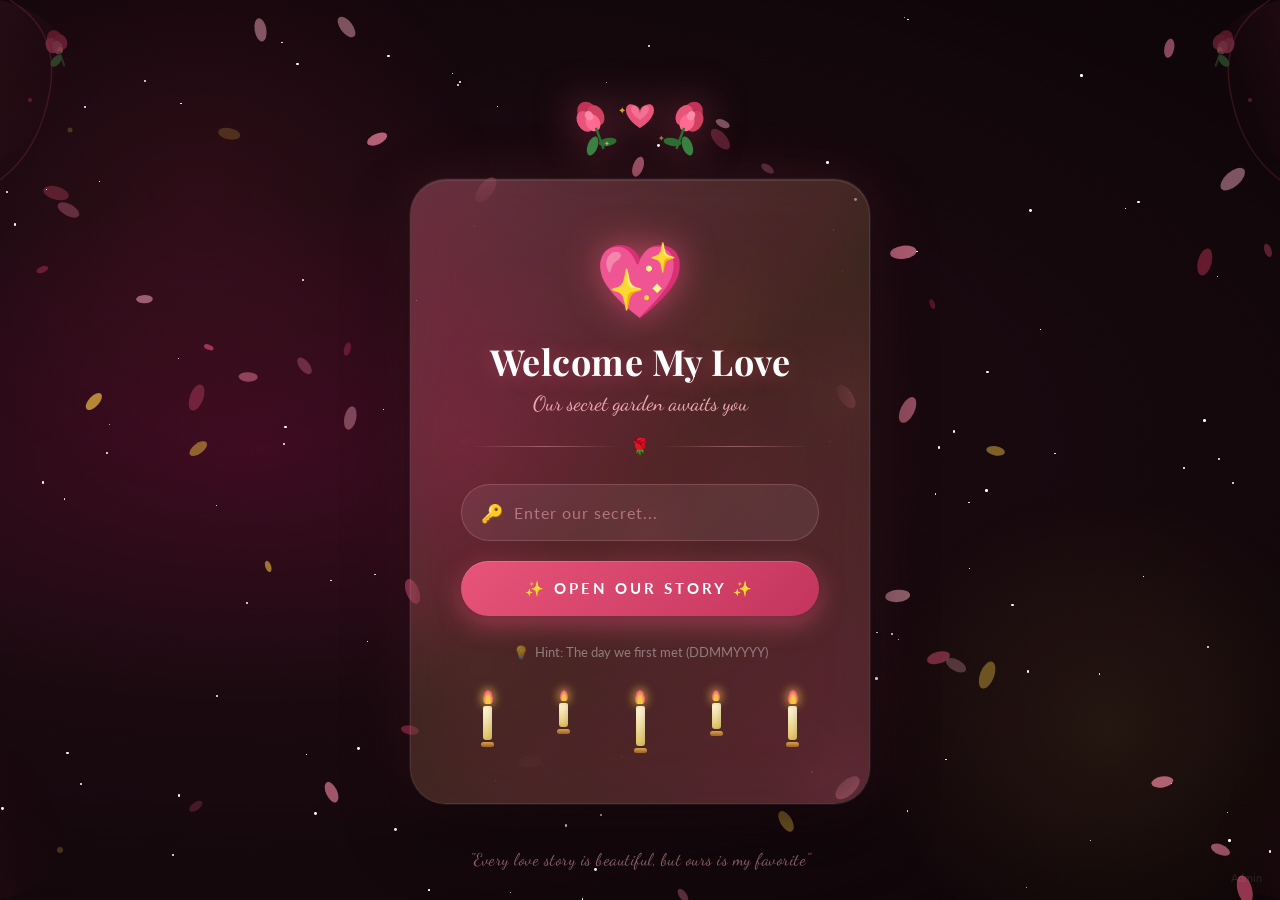
==== commit 97dca2c5: "first commit" ====
--- a/index.html
+++ b/index.html
@@ -327,7 +327,6 @@
         .error-msg {
             color: #ff8a8a;
             margin-top: 18px;
-            font-size: 14px;
             font-family: 'Dancing Script', cursive;
             font-size: 17px;
             display: none;
